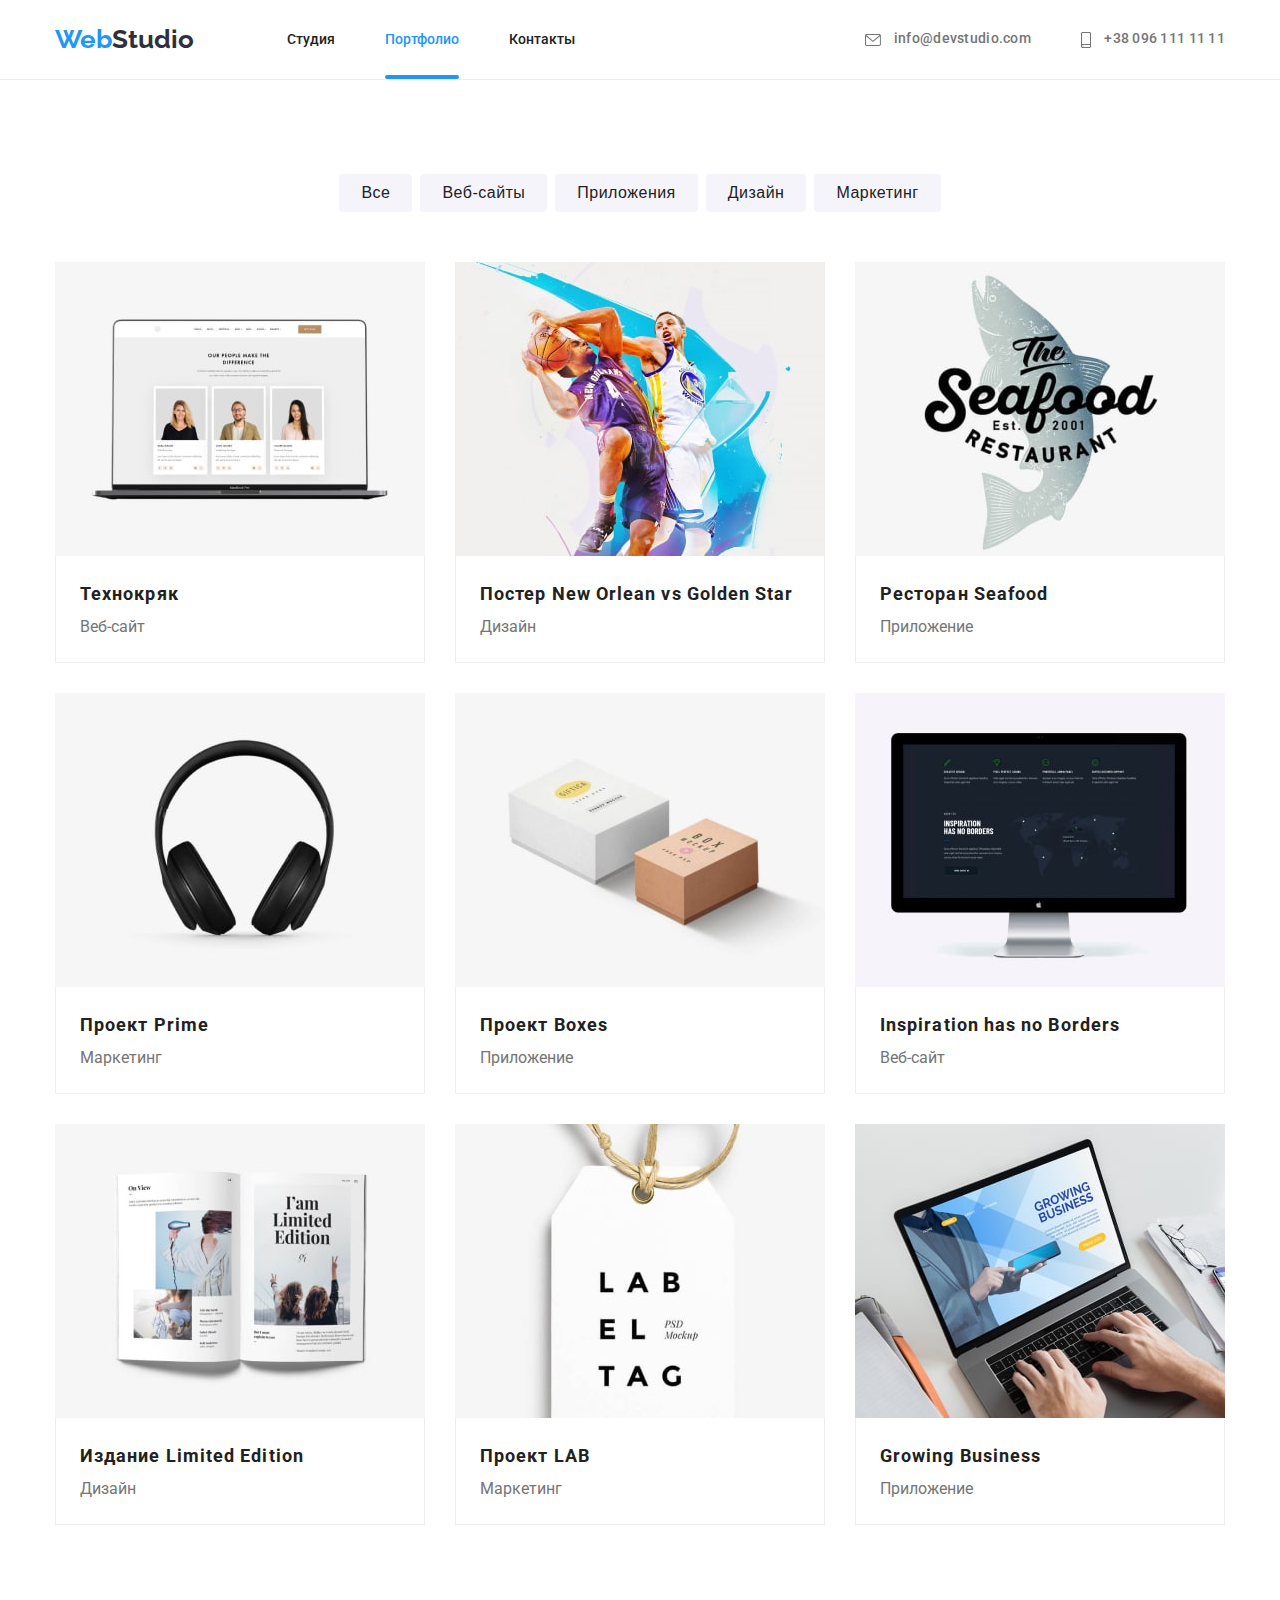
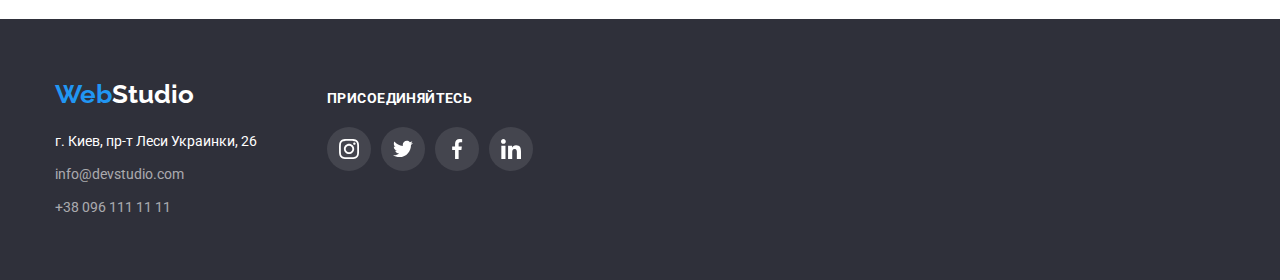
==== portfolio.html @ ae6fab85 "first" ====
<!DOCTYPE html>
<html lang="ru">
	<head>
		<meta charset="UTF-8" />
		<meta http-equiv="X-UA-Compatible" content="IE=edge" />
		<meta name="viewport" content="width=device-width, initial-scale=1.0" />
		<link rel="preconnect" href="https://fonts.googleapis.com" />
		<link rel="preconnect" href="https://fonts.gstatic.com" crossorigin />
		<link
			href="https://fonts.googleapis.com/css2?family=Montserrat:wght@400;700&family=Oleo+Script&family=Raleway:wght@700&family=Roboto:wght@400;500;700;900&display=swap"
			rel="stylesheet"
		/>
		<title>WebStudio</title>
		<link
			rel="stylesheet"
			href="https://cdnjs.cloudflare.com/ajax/libs/modern-normalize/1.1.0/modern-normalize.min.css"
			integrity="sha512-wpPYUAdjBVSE4KJnH1VR1HeZfpl1ub8YT/NKx4PuQ5NmX2tKuGu6U/JRp5y+Y8XG2tV+wKQpNHVUX03MfMFn9Q=="
			crossorigin="anonymous"
			referrerpolicy="no-referrer"
		/>
		<link rel="stylesheet" href="./css/styles.css" />
	</head>
	<body>
		<!--Header-->
		<header class="page-header">
			<div class="container header">
				<nav class="nav">
					<a href="/" class="logo link">
						<span class="logo-web"> Web</span>Studio
					</a>
					<ul class="nav-list">
						<li class="nav-item">
							<a href="./index.html" class="link">Студия</a>
						</li>
						<li class="nav-item">
							<a href="./portfolio.html" class="link active">Портфолио</a>
						</li>
						<li class="nav-item"><a href="" class="link">Контакты</a></li>
					</ul>
				</nav>
				<ul class="contacts">
					<li class="contact-item">
						<a href="mailto:info@devstudio.com" class="link mail">
							<svg class="mail-svg" width="16" height="12">
								<use href="./images/icons.svg#icon-envelope"></use>
							</svg>
							info@devstudio.com
						</a>
					</li>
					<li class="contact-item">
						<a href="tel:+380961111111" class="link phone">
							<svg class="phone-svg" width="10" height="16">
								<use href="./images/icons.svg#icon-smartphone"></use>
							</svg>
							+38 096 111 11 11</a
						>
					</li>
				</ul>
			</div>
		</header>
		<!-- Portfilio main -->
		<main>
			<section class="portfolio">
				<div class="container">
					<h1 class="visually-hidden">Portfolio</h1>
					<ul class="filter">
						<li class="filter-btn">
							<button class="btn" type="button">Все</button>
						</li>
						<li class="filter-btn">
							<button class="btn" type="button">Веб-сайты</button>
						</li>
						<li class="filter-btn">
							<button class="btn" type="button">Приложения</button>
						</li>
						<li class="filter-btn">
							<button class="btn" type="button">Дизайн</button>
						</li>
						<li class="filter-btn">
							<button class="btn" type="button">Маркетинг</button>
						</li>
					</ul>
					<ul class="portfolio-projects">
						<li class="project-item">
							<div class="card-box">
								<img
									class="project-img"
									src="./images/portfolio/technocr.jpg"
									alt="Технокряк"
								/>
								<p class="overlay-text">
									Ресурс предлагает комплексные предложения с разным уровнем
									функционала и сервисов. Все это позволит посетителю получить
									исчерпывающие сведения о компании или частном лице
								</p>
							</div>
							<div class="proj-text-cover">
								<h2 class="project-name">Технокряк</h2>
								<p class="project-text">Веб-сайт</p>
							</div>
						</li>
						<li class="project-item">
							<div class="card-box">
								<img
									class="project-img"
									src="./images/portfolio/new-orl.jpg"
									alt="Постер New Orlean vs Golden Star"
								/>
								<p class="overlay-text">
									Ресурс предлагает комплексные предложения с разным уровнем
									функционала и сервисов. Все это позволит посетителю получить
									исчерпывающие сведения о компании или частном лице
								</p>
							</div>
							<div class="proj-text-cover">
								<h2 class="project-name">Постер New Orlean vs Golden Star</h2>
								<p class="project-text">Дизайн</p>
							</div>
						</li>
						<li class="project-item">
							<div class="card-box">
								<img
									class="project-img"
									src="./images/portfolio/seafood.jpg"
									alt="Ресторан Seafood"
								/>
								<p class="overlay-text">
									Ресурс предлагает комплексные предложения с разным уровнем
									функционала и сервисов. Все это позволит посетителю получить
									исчерпывающие сведения о компании или частном лице
								</p>
							</div>
							<div class="proj-text-cover">
								<h2 class="project-name">Ресторан Seafood</h2>
								<p class="project-text">Приложение</p>
							</div>
						</li>
						<li class="project-item">
							<div class="card-box">
								<img
									class="project-img"
									src="./images/portfolio/prime.jpg"
									alt="Проект Prime"
								/>
								<p class="overlay-text">
									Ресурс предлагает комплексные предложения с разным уровнем
									функционала и сервисов. Все это позволит посетителю получить
									исчерпывающие сведения о компании или частном лице
								</p>
							</div>
							<div class="proj-text-cover">
								<h2 class="project-name">Проект Prime</h2>
								<p class="project-text">Маркетинг</p>
							</div>
						</li>
						<li class="project-item">
							<div class="card-box">
								<img src="./images/portfolio/boxes.jpg" alt="Проект Boxes" />
								<p class="overlay-text">
									Ресурс предлагает комплексные предложения с разным уровнем
									функционала и сервисов. Все это позволит посетителю получить
									исчерпывающие сведения о компании или частном лице
								</p>
							</div>
							<div class="proj-text-cover">
								<h2 class="project-name">Проект Boxes</h2>
								<p class="project-text">Приложение</p>
							</div>
						</li>
						<li class="project-item">
							<div class="card-box">
								<img
									src="./images/portfolio/inspiration.jpg"
									alt="Inspiration has no Borders"
								/>
								<p class="overlay-text">
									Ресурс предлагает комплексные предложения с разным уровнем
									функционала и сервисов. Все это позволит посетителю получить
									исчерпывающие сведения о компании или частном лице
								</p>
							</div>
							<div class="proj-text-cover">
								<h2 class="project-name">Inspiration has no Borders</h2>
								<p class="project-text">Веб-сайт</p>
							</div>
						</li>
						<li class="project-item">
							<div class="card-box">
								<img
									src="./images/portfolio/limited-print.jpg"
									alt="Издание Limited Edition"
								/>
								<p class="overlay-text">
									Ресурс предлагает комплексные предложения с разным уровнем
									функционала и сервисов. Все это позволит посетителю получить
									исчерпывающие сведения о компании или частном лице
								</p>
							</div>
							<div class="proj-text-cover">
								<h2 class="project-name">Издание Limited Edition</h2>
								<p class="project-text">Дизайн</p>
							</div>
						</li>
						<li class="project-item">
							<div class="card-box">
								<img src="./images/portfolio/lab.jpg" alt="Проект LAB" />
								<p class="overlay-text">
									Ресурс предлагает комплексные предложения с разным уровнем
									функционала и сервисов. Все это позволит посетителю получить
									исчерпывающие сведения о компании или частном лице
								</p>
							</div>
							<div class="proj-text-cover">
								<h2 class="project-name">Проект LAB</h2>
								<p class="project-text">Маркетинг</p>
							</div>
						</li>
						<li class="project-item">
							<div class="card-box">
								<img
									src="./images/portfolio/grbusiness.jpg"
									alt="Growing Business"
								/>
								<p class="overlay-text">
									Ресурс предлагает комплексные предложения с разным уровнем
									функционала и сервисов. Все это позволит посетителю получить
									исчерпывающие сведения о компании или частном лице
								</p>
							</div>
							<div class="proj-text-cover">
								<h2 class="project-name">Growing Business</h2>
								<p class="project-text">Приложение</p>
							</div>
						</li>
					</ul>
				</div>
			</section>
		</main>
		<!--Footer-->
		<footer class="page-footer">
			<div class="container footer-box">
				<div class="footer-part">
					<a href="/" class="logo link">
						<span class="logo-web"> Web</span>Studio
					</a>
					<address class="studio-contacts">
						<ul class="contacts-details">
							<li class="adress">
								<a href="https://goo.gl/maps/y7baGRZ7443zRsPg7" class="link">
									г. Киев, пр-т Леси Украинки, 26</a
								>
							</li>
							<li class="footer-contact">
								<a href="mailto:info@devstudio.com" class="link"
									>info@devstudio.com</a
								>
							</li>
							<li class="footer-contact">
								<a href="tel:+380961111111" class="link">+38 096 111 11 11</a>
							</li>
						</ul>
					</address>
				</div>
				<div class="footer-social">
					<p class="footer-social-text">Присоединяйтесь</p>
					<ul class="footer-socials">
						<li class="footer-socials-item">
							<a href="" class="footer-socials-link link">
								<svg class="footer-socials-svg" width="20" height="20">
									<use href="./images/icons.svg#icon-instagram"></use>
								</svg>
							</a>
						</li>
						<li class="footer-socials-item">
							<a href=" " class="footer-socials-link link">
								<svg class="footer-socials-svg" width="20" height="20">
									<use href="./images/icons.svg#icon-twitter"></use>
								</svg>
							</a>
						</li>
						<li class="footer-socials-item">
							<a href="" class="footer-socials-link link">
								<svg class="footer-socials-svg" width="20" height="20">
									<use href="./images/icons.svg#icon-facebook"></use>
								</svg>
							</a>
						</li>
						<li class="footer-socials-item">
							<a href=" " class="footer-socials-link link">
								<svg class="footer-socials-svg" width="20" height="20">
									<use href="./images/icons.svg#icon-linkedin"></use>
								</svg>
							</a>
						</li>
					</ul>
				</div>
			</div>
		</footer>
	</body>
</html>
---- css/styles.css ----
/* main background color #E5E5E5 */
/* additional  background color #2F303A (dark) #FFFFFF (white, header) */
/* fonts color dominant  #757575 (grey) #212121 black
            additional:  #FFFFFF (white)   #2196F3 blue */
:root {
	--accent-hover: #2196f3;
	--main-bkg-cl: #e5e5e5;
	--font-cl-com: #212121;
	--bg-cl-com: #ffffff;
	--font-cl-sc: #757575;
	--add-bckg-cl: #2f303a;
	--add-bckg-btn: #f5f4fa;
	--portfolio-line: #ececec;
	--transition-func: cubic-bezier(0.4, 0, 0.2, 1);
	--transition-time: 250ms;
}

html {
	box-sizing: border-box;
}
*,
*::before,
*::after {
	box-sizing: inherit;
}
p,
h1,
h2,
h3,
h4,
h5 {
	margin: 0;
}
img {
	display: block;
	max-width: 100%;
	height: auto;
}
body {
	font-family: Roboto, sans-serif;
	font-weight: 400;
	font-size: 14px;
	color: var(--font-cl-sc);

	margin: 0;
}
ul {
	list-style: none;
	margin: 0;
	padding: 0;
}
/* a,
button {
	transition-property: color, background-color, box-shadow;
	transition-duration: 250ms;
	transition-timing-function: var(--transition-func);
} */

.container {
	width: 1200px;
	padding-left: 15px;
	padding-right: 15px;
	margin: 0 auto;
	/* outline: 1px solid tomato; */
}

.header,
.nav {
	display: flex;
	align-items: center;
}

.link {
	text-decoration: none;
}
.nav-list .link.active {
	color: var(--accent-hover);
}
.nav-list .link.active {
	position: relative;
}
.active::after {
	position: absolute;
	display: block;
	content: "";

	left: 0;
	bottom: -32px;
	width: 100%;
	height: 4px;
	background-color: var(--accent-hover);
	border-radius: 2px;
}

.visually-hidden {
	position: absolute;
	white-space: nowrap;
	width: 1px;
	height: 1px;
	overflow: hidden;
	border: 0;
	padding: 0;
	clip: rect(0 0 0 0);
	clip-path: inset(50%);
	margin: -1px;
}
/* site nav */
.page-header {
	position: relative;
	background-color: var(--bg-cl-com);
	padding-top: 24px;
	padding-bottom: 24px;
	border-bottom: 1px solid var(--portfolio-line);
}
.logo {
	font-family: "Raleway", sans-serif;
	font-style: normal;
	font-weight: 700;
	font-size: 26px;
	line-height: 1.19;
	color: var(--add-bckg-cl);
}
.logo-web {
	color: var(--accent-hover);
}

/* .nav, */
.nav-list {
	display: flex;
	margin-left: 93px;
}
.nav-list .nav-item:not(:last-child) {
	/* outline: 1px solid red; */
	margin-right: 50px;
}

.nav-list .link {
	color: var(--font-cl-com);
	font-style: normal;
	font-weight: 500;
	font-size: 14px;
	line-height: 1.14;
	transition-property: color;
	transition-duration: 250ms;
	transition-timing-function: var(--transition-func);
}
.nav-list :hover,
.nav-list :focus {
	color: var(--accent-hover);
}
.contacts {
	display: flex;
	margin-left: auto;
	justify-content: center;
	align-items: center;
}

.contacts .contact-item:not(:last-child) {
	margin-right: 50px;
}

.contacts .link {
	color: var(--font-cl-sc);
	font-size: 14px;
	line-height: 1.14;
	font-weight: 500;
	letter-spacing: 0.02em;
	transition-property: color;
	transition-duration: var(--transition-time);
	transition-timing-function: var(--transition-func);
}
/* .contacts :hover,
.contacts :focus {
	color: var(--accent-hover);
} */
.contact-item {
	display: flex;
	justify-content: center;
	align-items: center;
}

.mail-svg,
.phone-svg {
	margin-right: 10px;
	fill: var(--font-cl-sc);
	vertical-align: middle;
	transition-property: color, fill;
	transition-duration: var(--transition-time);
	transition-timing-function: var(--transition-func);
}

.mail:hover,
.mail:focus,
.phone:hover,
.phone:focus {
	color: var(--accent-hover);
}

.mail:hover .mail-svg,
.mail:focus .mail-svg {
	fill: var(--accent-hover);
}
.phone:hover .phone-svg,
.phone:focus .phone-svg {
	fill: var(--accent-hover);
}

/* hero */
.hero {
	max-width: 1600px;
	margin: 0 auto;

	background-image: linear-gradient(
			rgba(47, 48, 58, 0.4),
			rgba(47, 48, 58, 0.4)
		),
		url(../images/Img_hero_comp.jpg);
	background-color: var(--add-bckg-cl);

	background-repeat: no-repeat;
	background-size: cover;
	background-position: center;

	text-align: center;
	padding-top: 200px;
	padding-bottom: 200px;
}
.hero-header {
	font-style: normal;
	font-weight: 900;
	font-size: 44px;
	line-height: 1.36;
	text-align: center;
	letter-spacing: 0.06em;
	text-transform: uppercase;
	color: var(--bg-cl-com);
}
.hero-btn {
	background-color: var(--accent-hover);
	color: var(--bg-cl-com);
	font-weight: 700;
	font-size: 16px;
	line-height: 1.88;
	letter-spacing: 0.06em;
	box-shadow: 0px 4px 4px rgba(0, 0, 0, 0.15);
	cursor: pointer;

	margin-top: 40px;
	min-width: 200px;
	border-radius: 4px;
	padding: 10px 32px;
	border: none;
	transition-property: background-color;
	transition-duration: var(--transition-time);
	transition-timing-function: var(--transition-func);
}
.hero-btn:hover,
.hero-btn:focus {
	background-color: #188ce8;
}

/*  section 1 benefits/we-do*/
.section {
	padding-top: 94px;
	padding-bottom: 94px;
}

.benefits {
	background-color: var(--bg-cl-com);
	padding-bottom: 0;
}
.benefits-list {
	display: flex;

	font-weight: 400;
	font-size: 14px;
	line-height: 1.71;
	letter-spacing: 0.03em;
}
.benefits-item {
	width: 270px;
}
.benefits-item:not(:last-child) {
	margin-right: 30px;
}

.benefits-img {
	width: 270px;
	height: 120px;
	background: #f5f4fa;
	border-radius: 4px;
	margin-bottom: 30px;

	display: flex;
	justify-content: center;
	align-items: center;
}
.benefits-header {
	text-transform: uppercase;
	color: var(--font-cl-com);
	font-size: inherit;
}
.benefits-text {
	font-size: inherit;
	margin-top: 10px;
}
.we-do {
	background-color: var(--bg-cl-com);
}

.we-do-list {
	display: flex;
}

.we-do-item:not(:last-child) {
	margin-right: 30px;
}

.we-do-header,
.team-header,
.clients-header {
	margin-bottom: 50px;

	font-size: 36px;
	line-height: 1.16;
	text-align: center;
	letter-spacing: 0.03em;
	color: var(--font-cl-com);
}
.we-do-item {
	position: relative;
}

.we-do-text {
	position: absolute;

	bottom: 0;
	left: 0;
	width: 100%;
	padding: 27px 0;

	background: rgba(47, 48, 58, 0.8);
	font-weight: 700;
	letter-spacing: 0.03em;
	text-transform: uppercase;
	color: #ffffff;

	text-align: center;
}

/*  section 2 team */
.team {
	background-color: var(--add-bckg-btn);
}
.team-unit {
	background-color: var(--bg-cl-com);
	box-shadow: 0px 1px 3px rgba(0, 0, 0, 0.12), 0px 1px 1px rgba(0, 0, 0, 0.14),
		0px 2px 1px rgba(0, 0, 0, 0.2);
	border-radius: 0px 0px 4px 4px;
}
.team-unit:not(:nth-child(4n)) {
	margin-right: 30px;
}
.team-description {
	padding-top: 30px;
	padding-bottom: 30px;
}

.team-header {
	margin-bottom: 50px;
	font-weight: 700;
	font-size: 36px;
	line-height: 1.17;
	color: var(--font-cl-com);
}
.team-list {
	display: flex;
}

.team-person {
	font-weight: 500;
	font-size: 16px;
	line-height: 1.18;
	text-align: center;
	color: var(--font-cl-com);
}
.team-position {
	margin-top: 10px;

	font-size: 16px;
	line-height: 1.18;
	text-align: center;
}

.team-socials-item:not(:last-child) {
	margin-right: 10px;
}
.team-socials {
	display: flex;
	justify-content: center;
	margin-top: 16px;
}

.team-socials-link {
	width: 44px;
	height: 44px;
	border-radius: 50%;

	display: flex;
	justify-content: center;
	align-items: center;
	transition-property: background-color, fill;
	transition-duration: var(--transition-time);
	transition-timing-function: var(--transition-func);
}
.team-socials-link:hover,
.team-socials-link:focus {
	background-color: #2196f3;
}
.team-socials-svg {
	fill: #afb1b8;
	transition-property: fill;
	transition-duration: var(--transition-time);
	transition-timing-function: var(--transition-func);
}
.team-socials-link:hover .team-socials-svg,
.team-socials-link:focus .team-socials-svg {
	fill: #ffffff;
}

/*  clients */
.clients-list {
	display: flex;
	justify-content: center;
	align-items: center;
	color: #afb1b8;
}
.client-item {
	display: flex;
	justify-content: center;
	align-items: center;
	width: 170px;
	height: 92px;
	border: 1px solid #afb1b8;
	border-radius: 4px;

	transition-property: fill, color;
	transition-duration: var(--transition-time);
	transition-timing-function: var(--transition-func);
}
.client-svg {
	fill: currentColor;
}
.client-item:not(:last-child) {
	margin-right: 30px;
}
.client-item:hover {
	color: #2196f3;
	border-color: #2196f3;
}

/*  footer */
.page-footer {
	background-color: var(--add-bckg-cl);

	padding-top: 60px;
	padding-bottom: 60px;

	display: flex;
}
.page-footer .logo {
	color: var(--bg-cl-com);
}
.studio-contacts {
	font-style: normal;
	margin-top: 20px;
}
.adress .link {
	font-weight: 400;
	font-size: 14px;
	line-height: 1.71;
	color: var(--bg-cl-com);
}
.footer-contact {
	margin-top: 9px;
}
.footer-contact .link {
	font-weight: 400;
	font-size: 14px;
	line-height: 1.71;
	color: rgba(255, 255, 255, 0.6);
}
.footer-social-text {
	font-weight: 700;
	line-height: 1.14;
	letter-spacing: 0.03em;
	text-transform: uppercase;
	color: #ffffff;

	margin-bottom: 20px;
}
.footer-box {
	display: flex;
	align-items: baseline;
}

.footer-social {
	width: 206px;
	height: 80px;
	margin-left: 70px;
}

.footer-socials-item:not(:last-child) {
	margin-right: 10px;
}
.footer-socials {
	display: flex;
	justify-content: center;
	margin-top: 16px;
}

.footer-socials-link {
	width: 44px;
	height: 44px;
	border-radius: 50%;
	fill: #ffffff;
	background-color: rgba(255, 255, 255, 0.1);

	display: flex;
	justify-content: center;
	align-items: center;
	transition-property: background-color;
	transition-duration: var(--transition-time);
	transition-timing-function: var(--transition-func);
}
.footer-socials-link:hover,
.footer-socials-link:focus {
	background-color: #2196f3;
}

/* portfolio button */
.portfolio {
	background-color: var(--bg-cl-com);
	padding-top: 94px;
	padding-bottom: 94px;
}
.filter {
	display: flex;
	/* outline: 1px solid red; */

	margin-bottom: 50px;
	justify-content: center;
}
.filter-btn:not(:first-child) {
	margin-left: 8px;
}
.btn {
	border: none;
	font-size: 16px;
	line-height: 1.62;
	font-weight: 500;
	letter-spacing: 0.03em;
	text-align: center;
	color: var(--font-cl-com);
	background-color: var(--add-bckg-btn);
	border-radius: 4px;

	cursor: pointer;

	padding: 6px 22px;
}
.btn {
	transition-property: color, background-color, box-shadow;
	transition-duration: var(--transition-time);
	transition-timing-function: var(--transition-func);
}
.filter-btn :hover,
.filter-btn :focus {
	background-color: var(--accent-hover);
	color: var(--bg-cl-com);
	box-shadow: 0px 3px 1px rgba(0, 0, 0, 0.1), 0px 1px 2px rgba(0, 0, 0, 0.08),
		0px 2px 2px rgba(0, 0, 0, 0.12);
}

.project-item {
	flex-basis: calc((100% - 60px) / 3);
	transition-property: box-shadow;
	transition-duration: var(--transition-time);
	transition-timing-function: var(--transition-func);
}
.project-item:hover {
	box-shadow: 0px 1px 1px rgba(0, 0, 0, 0.12), 0px 4px 4px rgba(0, 0, 0, 0.06),
		1px 4px 6px rgba(0, 0, 0, 0.16);
}

.proj-text-cover {
	border-left: 1px solid #eeeeee;
	border-right: 1px solid #eeeeee;
	border-bottom: 1px solid #eeeeee;
	padding: 20px 24px;
}
.portfolio-projects {
	display: flex;
	flex-wrap: wrap;
}
.project-item:not(:nth-last-child(-n + 3)) {
	margin-bottom: 30px;
}
.project-item:not(:nth-child(3n)) {
	margin-right: 30px;
}

.project-name {
	font-weight: 700;
	font-size: 18px;
	line-height: 2;
	letter-spacing: 0.06em;
	color: var(--font-cl-com);
}
.project-text {
	font-size: 16px;
	line-height: 1.88;
	color: var(--font-cl-sc);
}

.card-box {
	position: relative;
	overflow: hidden;
}

.overlay-text {
	position: absolute;
	top: 0;
	left: 0;

	padding: 63px 24px;
	font-size: 18px;
	line-height: 1.56;
	letter-spacing: 0.03em;
	color: #ffffff;

	background-color: rgba(33, 150, 243, 0.9);
	transform: translateY(100%);
	transition-property: transform;
	transition-duration: 250ms;
	transition-timing-function: var(--transition-func);
}

.project-item:hover .overlay-text {
	transform: translateY(0);
}

.backdrop {
	position: fixed;
	top: 0;
	left: 0;
	width: 100%;
	height: 100%;
	background-color: rgba(0, 0, 0, 0.2);
	visibility: visible;
}

.backdrop.is-hidden {
	visibility: hidden;
	opacity: 0;
	pointer-events: none;
}
@keyframes modal-w {
	0% {
		opacity: 0;
	}
	100% {
		opacity: 1;
	}
}
.modal {
	position: absolute;
	top: 50%;
	left: 50%;
	transform: translate(-50%, -50%);

	width: 528px;
	height: 581px;

	background-color: #ffffff;
	box-shadow: 0px 1px 3px rgba(0, 0, 0, 0.12), 0px 1px 1px rgba(0, 0, 0, 0.14),
		0px 2px 1px rgba(0, 0, 0, 0.2);
	border-radius: 4px;

	animation-name: modal-w;
	animation-duration: 2500ms;
	animation-timing-function: 0.4, 0, 0.2, 1;
}
.close-btn {
	position: absolute;
	top: 8px;
	right: 8px;
	width: 30px;
	height: 30px;

	display: flex;
	justify-content: center;
	align-items: center;

	padding: 0 0;
	background-color: transparent;
	border: 1px solid rgba(0, 0, 0, 0.1);
	border-radius: 50%;
	cursor: pointer;
}
.modal-close {
	fill: #000000;
}
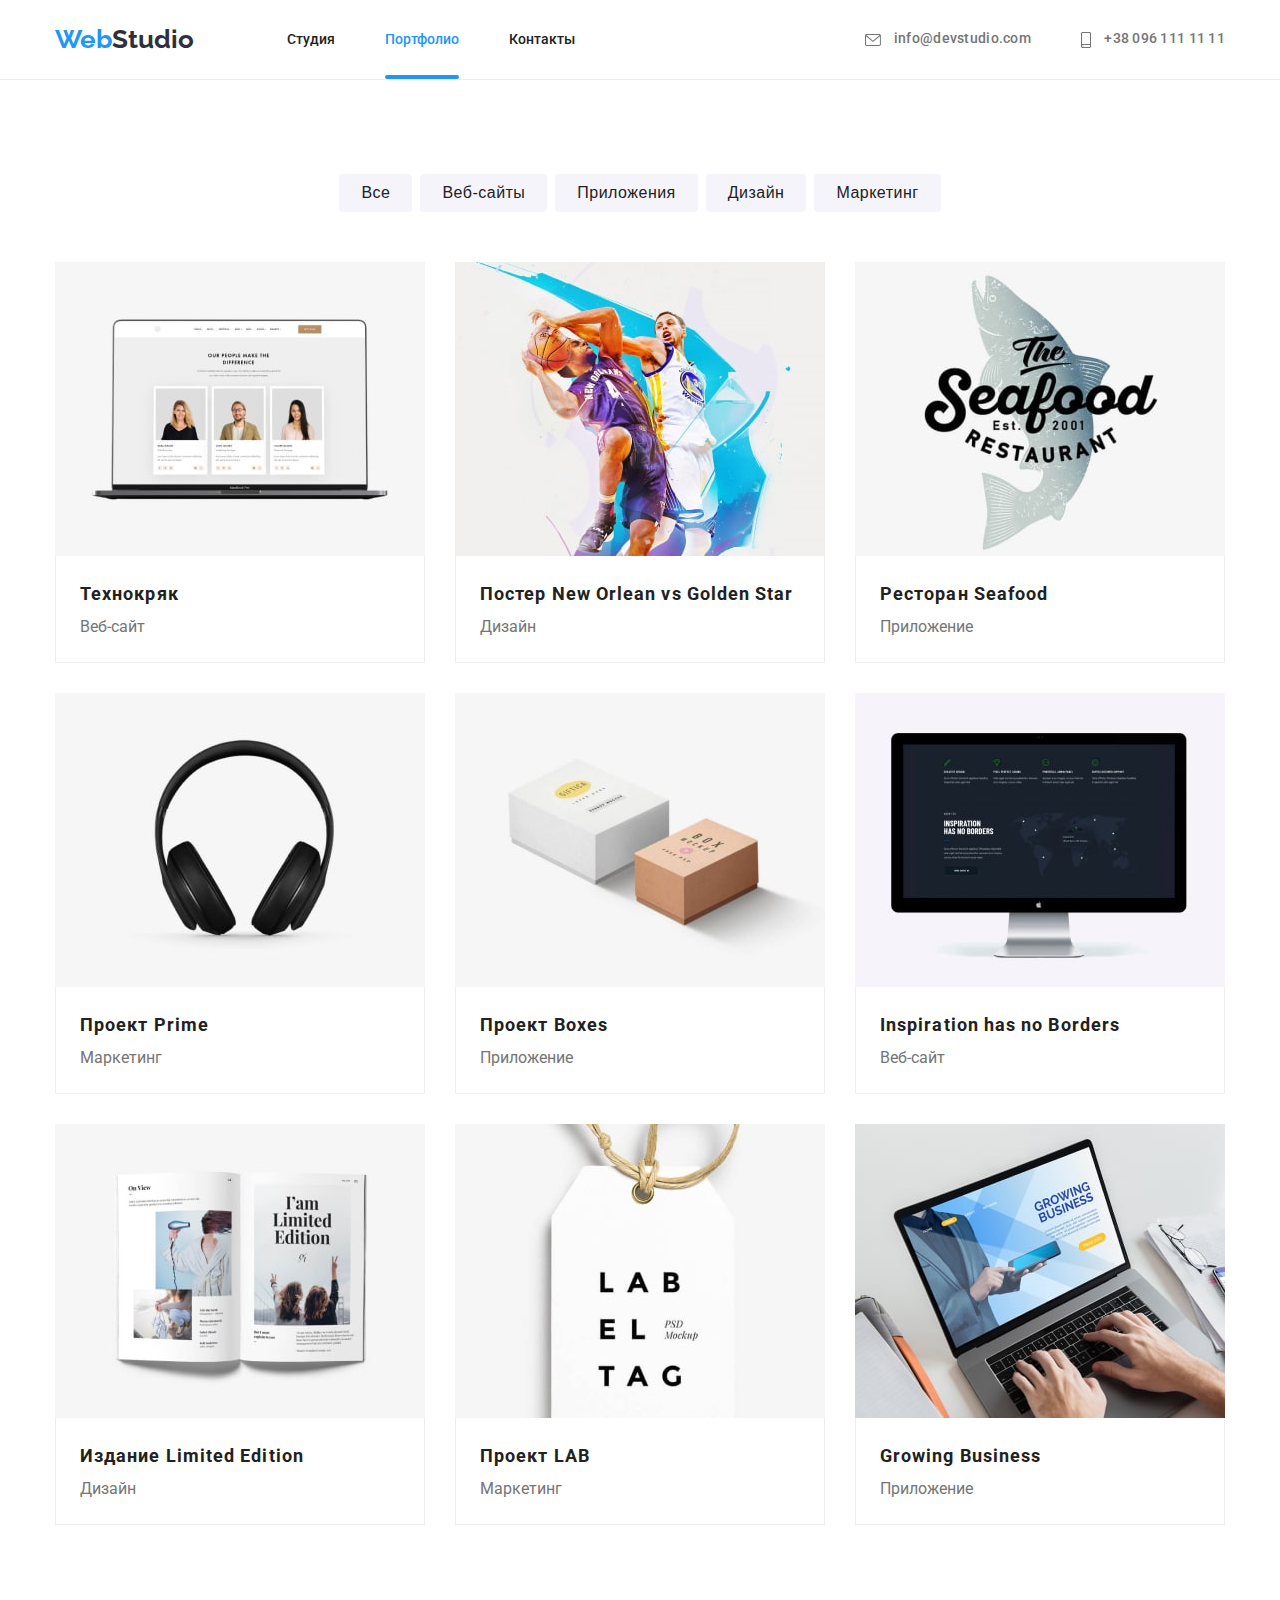
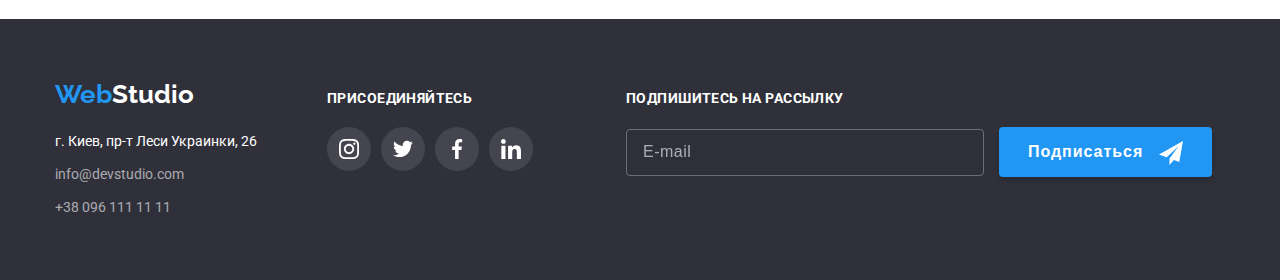
==== commit 2be65906: "Update portfolio.html" ====
--- a/portfolio.html
+++ b/portfolio.html
@@ -294,6 +294,23 @@
 						</li>
 					</ul>
 				</div>
+				<form class="footer-form" method="post">
+					<p class="footer-form-text footer-social-text">
+						Подпишитесь на рассылку
+					</p>
+					<label class="footer-form-email">
+						<input
+							class="footer-form-input"
+							type="email"
+							name="mail"
+							id="subscribe-mail"
+							placeholder="E-mail"
+						/>
+					</label>
+					<button class="hero-btn subscribe-btn" type="submit">
+						Подписаться
+					</button>
+				</form>
 			</div>
 		</footer>
 	</body>
--- a/css/styles.css
+++ b/css/styles.css
@@ -680,8 +680,10 @@
 	transform: translate(-50%, -50%);
 
 	width: 528px;
-	height: 581px;
-
+	/* height: 581px; */
+
+	z-index: 100;
+	padding: 40px;
 	background-color: #ffffff;
 	box-shadow: 0px 1px 3px rgba(0, 0, 0, 0.12), 0px 1px 1px rgba(0, 0, 0, 0.14),
 		0px 2px 1px rgba(0, 0, 0, 0.2);
@@ -707,7 +709,190 @@
 	border: 1px solid rgba(0, 0, 0, 0.1);
 	border-radius: 50%;
 	cursor: pointer;
-}
-.modal-close {
-	fill: #000000;
-}
+
+	transition-property: fill;
+	transition-duration: var(--transition-time);
+	transition-timing-function: var(--transition-func);
+}
+
+.close-btn:hover .modal-close,
+.close-btn:focus .modal-close {
+	fill: #2196f3;
+}
+
+.modal-form {
+	margin-right: auto;
+	margin-left: auto;
+}
+.form-title {
+	display: block;
+	font-weight: 700;
+	font-size: 20px;
+	line-height: 23px;
+	text-align: center;
+	letter-spacing: 0.03em;
+	color: #212121;
+	margin-bottom: 12px;
+}
+.modal-form-group {
+	position: relative;
+	display: block;
+	margin-bottom: 10px;
+}
+.modal-form-group:last-of-type {
+	margin-bottom: 20px;
+	display: flex;
+	justify-content: center;
+	align-items: center;
+}
+.modal-form-group:nth-of-type(4n) {
+	margin-bottom: 20px;
+}
+
+input,
+textarea {
+	color: currentColor;
+}
+.form-input {
+	width: 100%;
+	padding: 12px;
+	padding-left: 42px;
+
+	border: 1px solid rgba(33, 33, 33, 0.2);
+	border-radius: 4px;
+	outline: transparent;
+
+	transition-property: fill;
+	transition-duration: var(--transition-time);
+	transition-timing-function: var(--transition-func);
+}
+.form-input:hover,
+.form-input:focus,
+.form-input:not(:placeholder-shown) {
+	border-color: #2196f3;
+}
+
+.modal-form-tag {
+	display: block;
+	margin-bottom: 4px;
+	font-size: 12px;
+	line-height: 1.16;
+	letter-spacing: 0.01em;
+}
+
+.modal-form-icon {
+	position: absolute;
+	bottom: 11px;
+	left: 12px;
+
+	transition-property: fill;
+	transition-duration: var(--transition-time);
+	transition-timing-function: var(--transition-func);
+}
+
+.form-input:hover + .modal-form-icon,
+.form-input:focus + .modal-form-icon,
+.form-input:not(:placeholder-shown) + .modal-form-icon {
+	fill: #2196f3;
+}
+
+.modal-form-message {
+	width: 100%;
+	height: 120px;
+	resize: none;
+	padding: 12px 16px;
+
+	border: 1px solid rgba(33, 33, 33, 0.2);
+	border-radius: 4px;
+	outline: transparent;
+}
+.modal-form-message::placeholder {
+	font-size: 14px;
+	line-height: 1.33;
+	letter-spacing: 0.01em;
+
+	color: rgba(117, 117, 117, 0.5);
+}
+.modal-form-message:hover,
+.modal-form-message:focus {
+	border-color: #2196f3;
+}
+
+.modal-form-agreement {
+	font-size: 14px;
+	line-height: 1.71;
+	letter-spacing: 0.03em;
+}
+.modal-agreement-link {
+	text-underline-position: under;
+	color: #2196f3;
+}
+.modal-form-checkbox-custom {
+	display: flex;
+	justify-content: center;
+	align-items: center;
+
+	width: 16px;
+	height: 15px;
+	margin-right: 7px;
+
+	border: 2px solid #212121;
+	border-radius: 2px;
+	cursor: pointer;
+}
+.modal-form-checkbox-icon {
+	fill: #ffffff;
+}
+
+.modal-form-checkbox:checked + .modal-form-checkbox-custom {
+	border-color: transparent;
+	background-color: #2196f3;
+}
+
+.send-btn {
+	display: block;
+	margin: 0 auto;
+	margin-top: 30px;
+	padding: 10px 55px;
+}
+
+.subscribe-btn {
+	margin-top: 0;
+}
+
+.footer-form {
+	margin-left: 93px;
+}
+.footer-form-input {
+	min-width: 358px;
+	padding: 15px;
+	padding-left: 16px;
+
+	border: 1px solid rgba(255, 255, 255, 0.3);
+	filter: drop-shadow(0px 4px 4px rgba(0, 0, 0, 0.15));
+	border-radius: 4px;
+	outline: transparent;
+	background-color: transparent;
+}
+
+.footer-form-input::placeholder {
+	font-size: 16px;
+	line-height: 1.25;
+	letter-spacing: 0.03em;
+
+	color: rgba(255, 255, 255, 0.6);
+}
+.subscribe-btn {
+	padding: 10px 29px;
+	margin-left: 12px;
+}
+
+.subscribe-btn::after {
+	content: "";
+	display: inline-block;
+	margin-left: 10px;
+	width: 24px;
+	height: 24px;
+	vertical-align: middle;
+	background-image: url(../images/icon-telegram.svg);
+}
